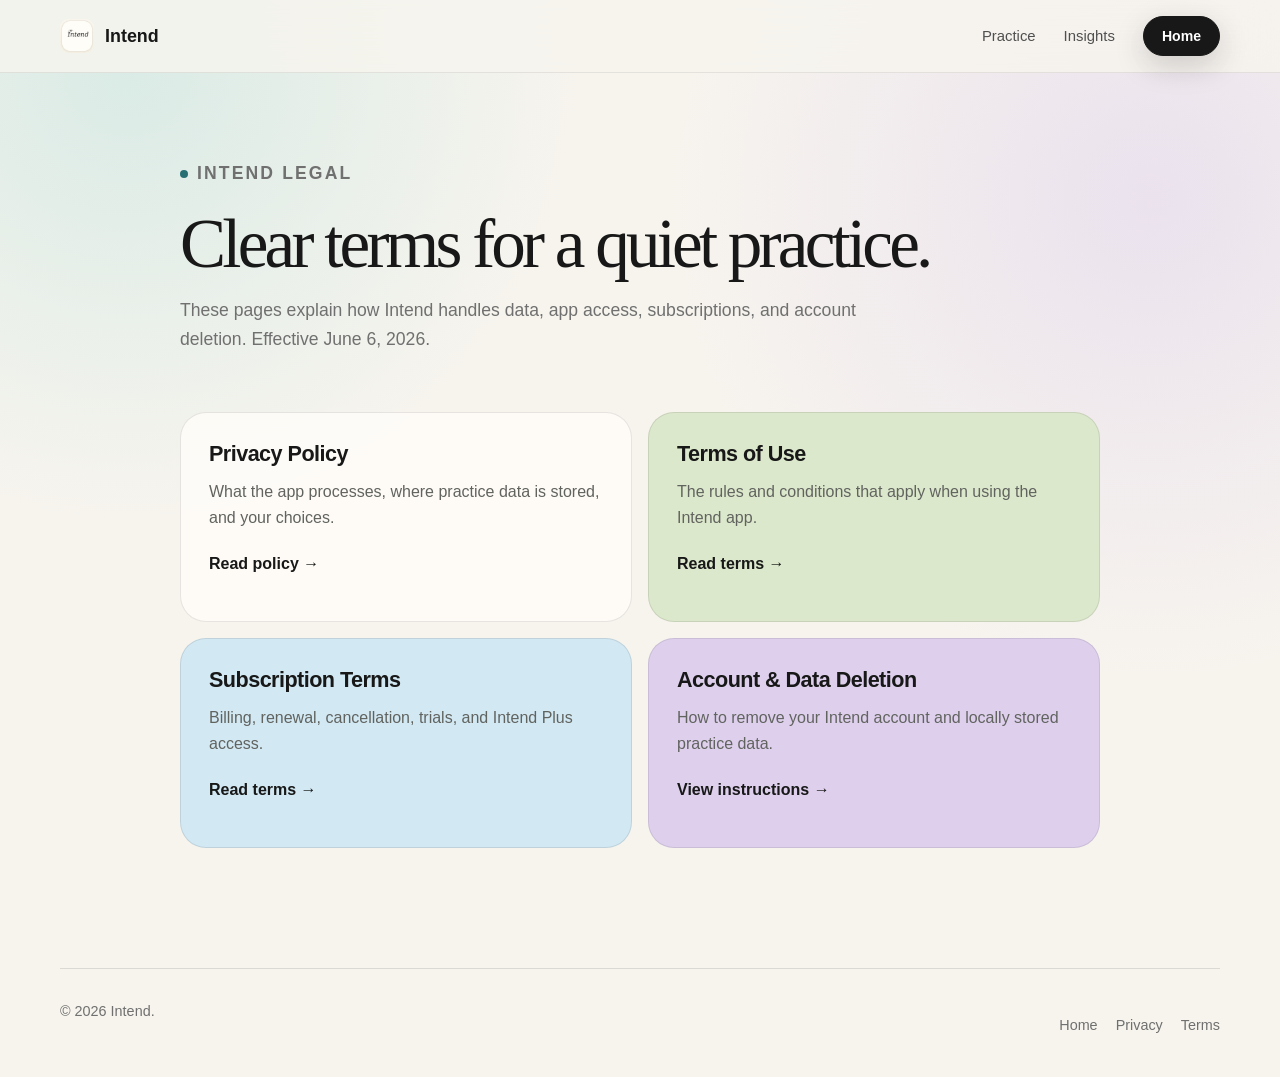
==== legal/index.html @ af3d035d "Create Intend public website" ====
<!doctype html>
<html lang="en">
  <head>
    <meta charset="utf-8">
    <meta name="viewport" content="width=device-width, initial-scale=1">
    <title>Legal — Intend</title>
    <meta name="description" content="Legal policies and account information for Intend.">
    <meta name="theme-color" content="#f7f4ee">
    <link rel="icon" href="../assets/app-icon.png">
    <link rel="stylesheet" href="../assets/styles.css">
  </head>
  <body>
    <header class="site-header">
      <nav class="nav" aria-label="Main navigation">
        <a class="brand" href="../">
          <img src="../assets/app-icon.png" alt="">
          <span>Intend</span>
        </a>
        <div class="nav-links">
          <a href="../#practice">Practice</a>
          <a href="../#insights">Insights</a>
          <a class="button button-small" href="../">Home</a>
        </div>
      </nav>
    </header>
    <main class="legal-shell">
      <section class="legal-hero">
        <p class="eyebrow">Intend legal</p>
        <h1>Clear terms for a quiet practice.</h1>
        <p>
          These pages explain how Intend handles data, app access, subscriptions,
          and account deletion. Effective June 6, 2026.
        </p>
      </section>
      <section class="legal-grid" aria-label="Legal documents">
        <a class="legal-card" href="privacy.html">
          <h2>Privacy Policy</h2>
          <p>What the app processes, where practice data is stored, and your choices.</p>
          <span>Read policy →</span>
        </a>
        <a class="legal-card" href="terms.html">
          <h2>Terms of Use</h2>
          <p>The rules and conditions that apply when using the Intend app.</p>
          <span>Read terms →</span>
        </a>
        <a class="legal-card" href="subscription-terms.html">
          <h2>Subscription Terms</h2>
          <p>Billing, renewal, cancellation, trials, and Intend Plus access.</p>
          <span>Read terms →</span>
        </a>
        <a class="legal-card" href="account-deletion.html">
          <h2>Account & Data Deletion</h2>
          <p>How to remove your Intend account and locally stored practice data.</p>
          <span>View instructions →</span>
        </a>
      </section>
    </main>
    <footer class="site-footer">
      <p>© <span data-year>2026</span> Intend.</p>
      <div class="footer-links">
        <a href="../">Home</a>
        <a href="privacy.html">Privacy</a>
        <a href="terms.html">Terms</a>
      </div>
    </footer>
    <script src="../assets/site.js"></script>
  </body>
</html>
---- assets/styles.css ----
:root {
  --ink: #171817;
  --muted: #6f706f;
  --paper: #f7f4ee;
  --surface: #fffdf9;
  --line: #deded9;
  --sage: #dce8cc;
  --mint: #cee7e2;
  --blue: #d2e8f3;
  --lilac: #ded0ed;
  --sand: #ead2b2;
  --accent: #276f72;
  --shadow: 0 24px 70px rgba(35, 37, 33, 0.1);
  --radius-lg: 38px;
  --radius-md: 26px;
  --content: min(1160px, calc(100% - 40px));
}

* {
  box-sizing: border-box;
}

html {
  scroll-behavior: smooth;
}

body {
  margin: 0;
  color: var(--ink);
  background: var(--paper);
  font-family: Inter, ui-sans-serif, -apple-system, BlinkMacSystemFont, "Segoe UI",
    sans-serif;
  -webkit-font-smoothing: antialiased;
}

body::before {
  position: fixed;
  inset: 0;
  z-index: -2;
  content: "";
  pointer-events: none;
  background:
    radial-gradient(circle at 10% 8%, rgba(206, 231, 226, 0.7), transparent 28rem),
    radial-gradient(circle at 90% 22%, rgba(222, 208, 237, 0.5), transparent 30rem),
    var(--paper);
}

a {
  color: inherit;
}

img {
  display: block;
  max-width: 100%;
}

.skip-link {
  position: fixed;
  top: 10px;
  left: 10px;
  z-index: 20;
  padding: 10px 16px;
  border-radius: 999px;
  background: var(--ink);
  color: white;
  transform: translateY(-150%);
}

.skip-link:focus {
  transform: translateY(0);
}

.site-header {
  position: sticky;
  top: 0;
  z-index: 10;
  padding: 16px 0;
  background: rgba(247, 244, 238, 0.82);
  border-bottom: 1px solid rgba(23, 24, 23, 0.08);
  backdrop-filter: blur(18px);
}

.nav {
  width: var(--content);
  margin: 0 auto;
  display: flex;
  align-items: center;
  justify-content: space-between;
  gap: 28px;
}

.brand {
  display: inline-flex;
  align-items: center;
  gap: 11px;
  font-size: 1.12rem;
  font-weight: 750;
  text-decoration: none;
}

.brand img {
  width: 34px;
  height: 34px;
  border-radius: 9px;
}

.nav-links {
  display: flex;
  align-items: center;
  gap: 28px;
  color: #4f504f;
  font-size: 0.93rem;
}

.nav-links a {
  text-decoration: none;
}

.nav-links a:hover,
.text-link:hover {
  color: var(--accent);
}

.button,
.button-secondary {
  display: inline-flex;
  align-items: center;
  justify-content: center;
  min-height: 50px;
  padding: 0 24px;
  border: 1px solid var(--ink);
  border-radius: 999px;
  font-weight: 700;
  text-decoration: none;
  transition: transform 180ms ease, box-shadow 180ms ease;
}

.button {
  background: var(--ink);
  color: white;
  box-shadow: 0 10px 30px rgba(23, 24, 23, 0.18);
}

.button-secondary {
  background: rgba(255, 255, 255, 0.55);
}

.button:hover,
.button-secondary:hover {
  transform: translateY(-2px);
}

.button-small {
  min-height: 40px;
  padding: 0 18px;
  font-size: 0.88rem;
}

.hero,
.section,
.cta,
.site-footer,
.legal-shell {
  width: var(--content);
  margin-inline: auto;
}

.hero {
  min-height: 820px;
  display: grid;
  grid-template-columns: minmax(0, 1.08fr) minmax(350px, 0.92fr);
  align-items: center;
  gap: clamp(40px, 7vw, 100px);
  padding: 82px 0 90px;
}

.eyebrow {
  display: inline-flex;
  align-items: center;
  gap: 9px;
  margin: 0 0 22px;
  color: #5f625d;
  font-size: 0.78rem;
  font-weight: 800;
  letter-spacing: 0.12em;
  text-transform: uppercase;
}

.eyebrow::before {
  width: 8px;
  height: 8px;
  border-radius: 50%;
  background: var(--accent);
  content: "";
}

h1,
h2,
h3,
p {
  margin-top: 0;
}

h1 {
  max-width: 760px;
  margin-bottom: 24px;
  font-family: Georgia, "Times New Roman", serif;
  font-size: clamp(4rem, 7.3vw, 7.4rem);
  font-weight: 400;
  letter-spacing: -0.065em;
  line-height: 0.9;
}

h1 em {
  color: var(--accent);
  font-weight: 400;
}

.hero-copy {
  max-width: 590px;
  margin-bottom: 34px;
  color: #555754;
  font-size: clamp(1.06rem, 1.7vw, 1.3rem);
  line-height: 1.65;
}

.hero-actions {
  display: flex;
  align-items: center;
  flex-wrap: wrap;
  gap: 14px;
}

.release-note {
  margin: 18px 0 0;
  color: var(--muted);
  font-size: 0.84rem;
}

.phone-stage {
  position: relative;
  min-height: 680px;
  display: grid;
  place-items: center;
}

.phone-stage::before {
  position: absolute;
  width: 92%;
  aspect-ratio: 1;
  border-radius: 50%;
  background: linear-gradient(145deg, var(--sage), var(--mint) 45%, var(--blue));
  content: "";
  filter: saturate(0.8);
}

.phone {
  position: relative;
  width: min(350px, 82vw);
  height: 690px;
  overflow: hidden;
  border: 9px solid #171817;
  border-radius: 52px;
  background: #171817;
  box-shadow: var(--shadow);
  transform: rotate(3deg);
}

.phone::before {
  position: absolute;
  top: 10px;
  left: 50%;
  z-index: 2;
  width: 94px;
  height: 24px;
  border-radius: 999px;
  background: #171817;
  content: "";
  transform: translateX(-50%);
}

.phone img {
  width: 100%;
  height: 100%;
  object-fit: cover;
  object-position: top;
}

.floating-note {
  position: absolute;
  right: -10px;
  bottom: 85px;
  max-width: 220px;
  padding: 18px 20px;
  border: 1px solid rgba(23, 24, 23, 0.1);
  border-radius: 22px;
  background: rgba(255, 253, 249, 0.9);
  box-shadow: 0 16px 50px rgba(35, 37, 33, 0.12);
  font-family: Georgia, "Times New Roman", serif;
  font-size: 1.03rem;
  line-height: 1.35;
  backdrop-filter: blur(14px);
}

.section {
  padding: 110px 0;
}

.section-heading {
  max-width: 720px;
  margin-bottom: 54px;
}

.section-heading h2,
.cta h2,
.legal-hero h1 {
  margin-bottom: 18px;
  font-family: Georgia, "Times New Roman", serif;
  font-size: clamp(2.8rem, 5.4vw, 5.3rem);
  font-weight: 400;
  letter-spacing: -0.055em;
  line-height: 0.98;
}

.section-heading p,
.cta p {
  max-width: 620px;
  color: var(--muted);
  font-size: 1.1rem;
  line-height: 1.65;
}

.steps {
  display: grid;
  grid-template-columns: repeat(3, 1fr);
  gap: 18px;
}

.step {
  min-height: 330px;
  padding: 30px;
  border: 1px solid rgba(23, 24, 23, 0.09);
  border-radius: var(--radius-lg);
}

.step:nth-child(1) {
  background: var(--surface);
}

.step:nth-child(2) {
  background: var(--mint);
}

.step:nth-child(3) {
  background: var(--lilac);
}

.step-number {
  display: grid;
  width: 46px;
  height: 46px;
  margin-bottom: 90px;
  place-items: center;
  border: 1px solid rgba(23, 24, 23, 0.2);
  border-radius: 50%;
  font-weight: 800;
}

.step h3,
.feature-copy h3,
.legal-card h2 {
  margin-bottom: 12px;
  font-size: 1.35rem;
  letter-spacing: -0.025em;
}

.step p,
.feature-copy p,
.legal-card p {
  margin-bottom: 0;
  color: #61635f;
  line-height: 1.62;
}

.feature-row {
  display: grid;
  grid-template-columns: minmax(320px, 0.9fr) minmax(0, 1.1fr);
  align-items: center;
  gap: clamp(50px, 8vw, 110px);
  padding: 80px 0;
  border-top: 1px solid rgba(23, 24, 23, 0.12);
}

.feature-row.reverse .feature-visual {
  order: 2;
}

.feature-visual {
  position: relative;
  min-height: 590px;
  display: grid;
  place-items: center;
  overflow: hidden;
  border-radius: 48px;
  background: var(--sage);
}

.feature-row:nth-of-type(3) .feature-visual {
  background: var(--blue);
}

.screen-card {
  width: 310px;
  height: 560px;
  overflow: hidden;
  border: 7px solid #20211f;
  border-radius: 42px;
  box-shadow: 0 25px 70px rgba(35, 37, 33, 0.2);
}

.screen-card img {
  width: 100%;
  height: 100%;
  object-fit: cover;
  object-position: top;
}

.feature-copy .eyebrow {
  margin-bottom: 15px;
}

.feature-copy h3 {
  max-width: 580px;
  font-family: Georgia, "Times New Roman", serif;
  font-size: clamp(2.4rem, 4vw, 4.1rem);
  font-weight: 400;
  letter-spacing: -0.05em;
  line-height: 1;
}

.feature-copy p {
  max-width: 580px;
  font-size: 1.08rem;
}

.feature-list {
  display: grid;
  grid-template-columns: repeat(2, 1fr);
  gap: 14px;
  margin: 32px 0 0;
  padding: 0;
  list-style: none;
}

.feature-list li {
  padding: 16px 18px;
  border: 1px solid rgba(23, 24, 23, 0.1);
  border-radius: 18px;
  background: rgba(255, 255, 255, 0.45);
  font-weight: 650;
}

.privacy-band {
  padding: 66px;
  display: grid;
  grid-template-columns: 0.9fr 1.1fr;
  gap: 60px;
  border-radius: 48px;
  background: #1b1c1b;
  color: white;
}

.privacy-band h2 {
  margin: 0;
  font-family: Georgia, "Times New Roman", serif;
  font-size: clamp(2.7rem, 4.6vw, 4.8rem);
  font-weight: 400;
  letter-spacing: -0.055em;
  line-height: 0.98;
}

.privacy-band p {
  color: #c8c9c6;
  font-size: 1.08rem;
  line-height: 1.7;
}

.privacy-band a {
  color: white;
  font-weight: 750;
}

.cta {
  margin-top: 100px;
  margin-bottom: 100px;
  padding: clamp(50px, 8vw, 100px);
  border-radius: 52px;
  background:
    linear-gradient(135deg, rgba(255, 255, 255, 0.55), transparent),
    var(--sand);
}

.site-footer {
  padding: 34px 0 44px;
  display: flex;
  align-items: flex-end;
  justify-content: space-between;
  gap: 30px;
  border-top: 1px solid rgba(23, 24, 23, 0.12);
  color: var(--muted);
  font-size: 0.9rem;
}

.footer-links {
  display: flex;
  flex-wrap: wrap;
  justify-content: flex-end;
  gap: 18px;
}

.footer-links a {
  text-decoration: none;
}

.legal-shell {
  max-width: 920px;
  padding: 86px 0 120px;
}

.legal-hero {
  margin-bottom: 58px;
}

.legal-hero h1 {
  max-width: 850px;
}

.legal-hero p {
  max-width: 700px;
  color: var(--muted);
  font-size: 1.1rem;
  line-height: 1.65;
}

.legal-grid {
  display: grid;
  grid-template-columns: repeat(2, 1fr);
  gap: 16px;
}

.legal-card {
  min-height: 210px;
  padding: 28px;
  border: 1px solid rgba(23, 24, 23, 0.1);
  border-radius: var(--radius-md);
  background: rgba(255, 253, 249, 0.8);
  text-decoration: none;
}

.legal-card:nth-child(2) {
  background: var(--sage);
}

.legal-card:nth-child(3) {
  background: var(--blue);
}

.legal-card:nth-child(4) {
  background: var(--lilac);
}

.legal-card span {
  display: inline-block;
  margin-top: 24px;
  font-weight: 750;
}

.legal-document {
  font-family: Georgia, "Times New Roman", serif;
}

.legal-document .updated {
  margin-bottom: 40px;
  color: var(--muted);
  font-family: Inter, ui-sans-serif, sans-serif;
  font-size: 0.9rem;
}

.legal-document h2 {
  margin: 48px 0 14px;
  font-family: Inter, ui-sans-serif, sans-serif;
  font-size: 1.2rem;
  letter-spacing: -0.02em;
}

.legal-document p,
.legal-document li {
  color: #3e403d;
  font-size: 1.06rem;
  line-height: 1.8;
}

.legal-document li + li {
  margin-top: 8px;
}

.legal-document a {
  color: #175f63;
  overflow-wrap: anywhere;
}

.back-link {
  display: inline-block;
  margin-bottom: 38px;
  color: var(--muted);
  font-size: 0.92rem;
  font-weight: 700;
  text-decoration: none;
}

.error-page {
  min-height: 70vh;
  display: grid;
  place-items: center;
  text-align: center;
}

@media (max-width: 860px) {
  .nav-links a:not(.button) {
    display: none;
  }

  .hero {
    min-height: auto;
    grid-template-columns: 1fr;
    padding-top: 70px;
  }

  .hero-content {
    text-align: center;
  }

  .hero-copy {
    margin-inline: auto;
  }

  .hero-actions {
    justify-content: center;
  }

  .phone-stage {
    min-height: 640px;
  }

  .steps,
  .feature-row,
  .privacy-band {
    grid-template-columns: 1fr;
  }

  .step-number {
    margin-bottom: 55px;
  }

  .feature-row.reverse .feature-visual {
    order: 0;
  }

  .privacy-band {
    padding: 48px 36px;
  }
}

@media (max-width: 620px) {
  :root {
    --content: min(1160px, calc(100% - 28px));
    --radius-lg: 28px;
  }

  .site-header {
    padding: 11px 0;
  }

  .nav {
    gap: 12px;
  }

  .nav-links {
    gap: 8px;
  }

  .brand img {
    width: 30px;
    height: 30px;
  }

  h1 {
    font-size: clamp(3.35rem, 16vw, 4.8rem);
  }

  .hero {
    padding: 62px 0 50px;
  }

  .phone-stage {
    min-height: 580px;
  }

  .phone {
    width: 286px;
    height: 570px;
    border-radius: 44px;
  }

  .floating-note {
    right: 0;
    bottom: 30px;
    max-width: 170px;
    font-size: 0.9rem;
  }

  .section {
    padding: 76px 0;
  }

  .steps,
  .legal-grid,
  .feature-list {
    grid-template-columns: 1fr;
  }

  .step {
    min-height: 260px;
  }

  .feature-row {
    grid-template-columns: 1fr;
    padding: 60px 0;
  }

  .feature-visual {
    min-height: 540px;
    border-radius: 32px;
  }

  .screen-card {
    width: 276px;
    height: 500px;
  }

  .privacy-band {
    padding: 42px 25px;
    border-radius: 32px;
  }

  .cta {
    margin-top: 50px;
    margin-bottom: 60px;
    border-radius: 34px;
  }

  .site-footer {
    align-items: flex-start;
    flex-direction: column;
  }

  .footer-links {
    justify-content: flex-start;
  }

  .legal-shell {
    padding-top: 55px;
  }
}

@media (prefers-reduced-motion: reduce) {
  html {
    scroll-behavior: auto;
  }

  *,
  *::before,
  *::after {
    transition-duration: 0.01ms !important;
  }
}
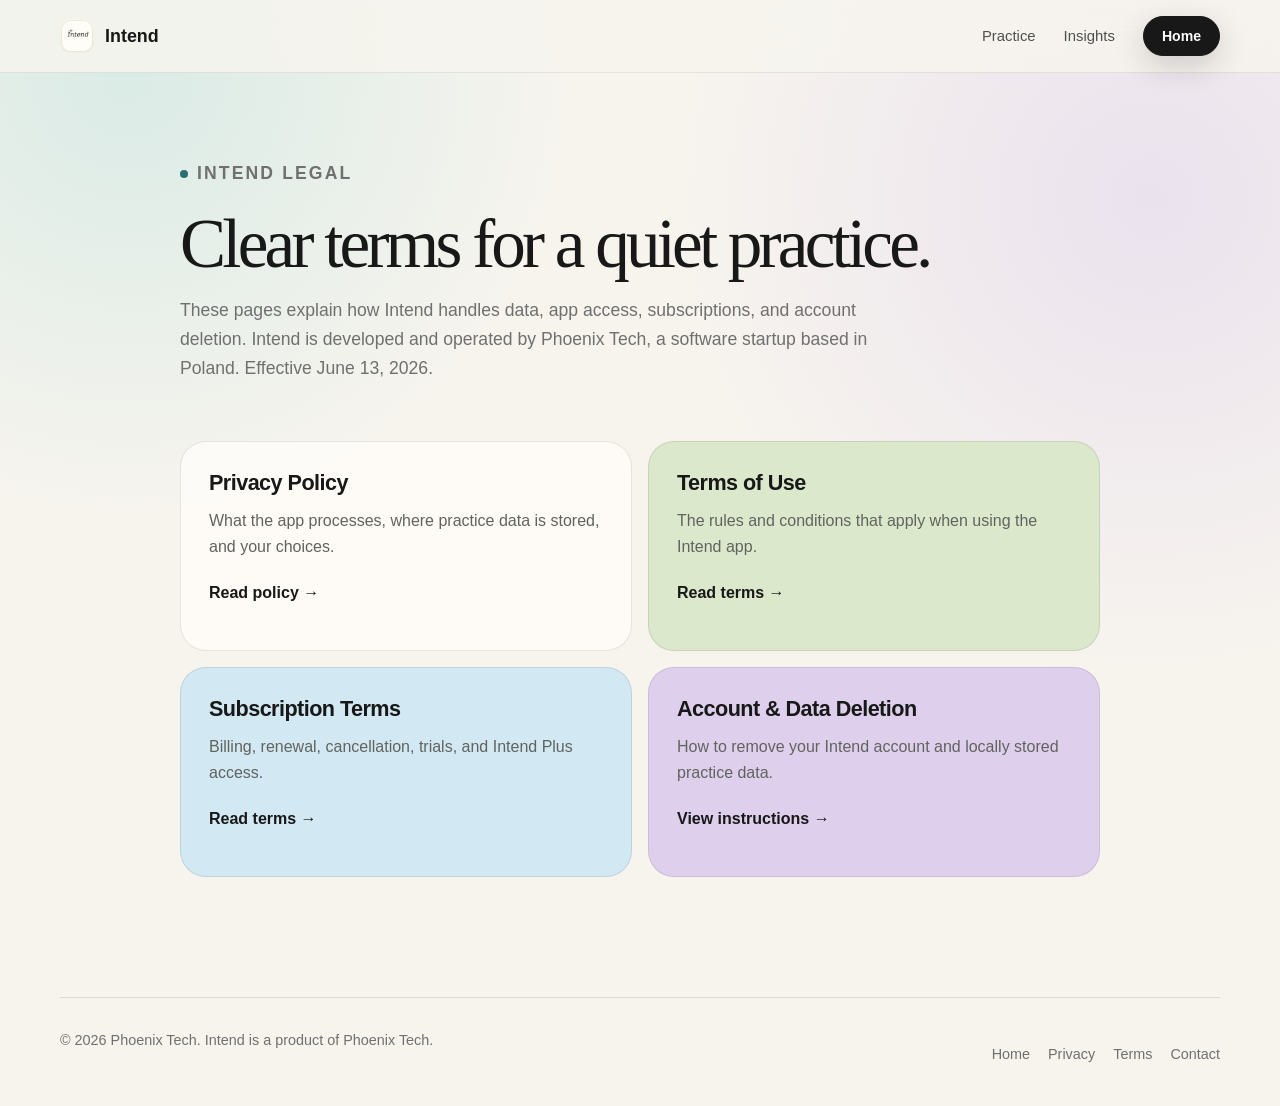
==== commit 57bb91a6: "Align website with Phoenix Tech company profile" ====
--- a/legal/index.html
+++ b/legal/index.html
@@ -29,7 +29,8 @@
         <h1>Clear terms for a quiet practice.</h1>
         <p>
           These pages explain how Intend handles data, app access, subscriptions,
-          and account deletion. Effective June 6, 2026.
+          and account deletion. Intend is developed and operated by Phoenix Tech,
+          a software startup based in Poland. Effective June 13, 2026.
         </p>
       </section>
       <section class="legal-grid" aria-label="Legal documents">
@@ -49,18 +50,19 @@
           <span>Read terms →</span>
         </a>
         <a class="legal-card" href="account-deletion.html">
-          <h2>Account & Data Deletion</h2>
+          <h2>Account &amp; Data Deletion</h2>
           <p>How to remove your Intend account and locally stored practice data.</p>
           <span>View instructions →</span>
         </a>
       </section>
     </main>
     <footer class="site-footer">
-      <p>© <span data-year>2026</span> Intend.</p>
+      <p>© <span data-year>2026</span> Phoenix Tech. Intend is a product of Phoenix Tech.</p>
       <div class="footer-links">
         <a href="../">Home</a>
         <a href="privacy.html">Privacy</a>
         <a href="terms.html">Terms</a>
+        <a href="mailto:valentyn@intendmobile.com">Contact</a>
       </div>
     </footer>
     <script src="../assets/site.js"></script>
--- a/assets/styles.css
+++ b/assets/styles.css
@@ -460,7 +460,8 @@
   font-weight: 650;
 }
 
-.privacy-band {
+.privacy-band,
+.company-band {
   padding: 66px;
   display: grid;
   grid-template-columns: 0.9fr 1.1fr;
@@ -470,7 +471,8 @@
   color: white;
 }
 
-.privacy-band h2 {
+.privacy-band h2,
+.company-band h2 {
   margin: 0;
   font-family: Georgia, "Times New Roman", serif;
   font-size: clamp(2.7rem, 4.6vw, 4.8rem);
@@ -487,6 +489,27 @@
 
 .privacy-band a {
   color: white;
+  font-weight: 750;
+}
+
+.company-band {
+  border: 1px solid rgba(23, 24, 23, 0.1);
+  background: var(--surface);
+  color: var(--ink);
+}
+
+.company-band .eyebrow {
+  margin-bottom: 16px;
+}
+
+.company-band p {
+  color: #555754;
+  font-size: 1.08rem;
+  line-height: 1.7;
+}
+
+.company-band a {
+  color: var(--accent);
   font-weight: 750;
 }
 
@@ -654,7 +677,8 @@
 
   .steps,
   .feature-row,
-  .privacy-band {
+  .privacy-band,
+  .company-band {
     grid-template-columns: 1fr;
   }
 
@@ -666,7 +690,8 @@
     order: 0;
   }
 
-  .privacy-band {
+  .privacy-band,
+  .company-band {
     padding: 48px 36px;
   }
 }
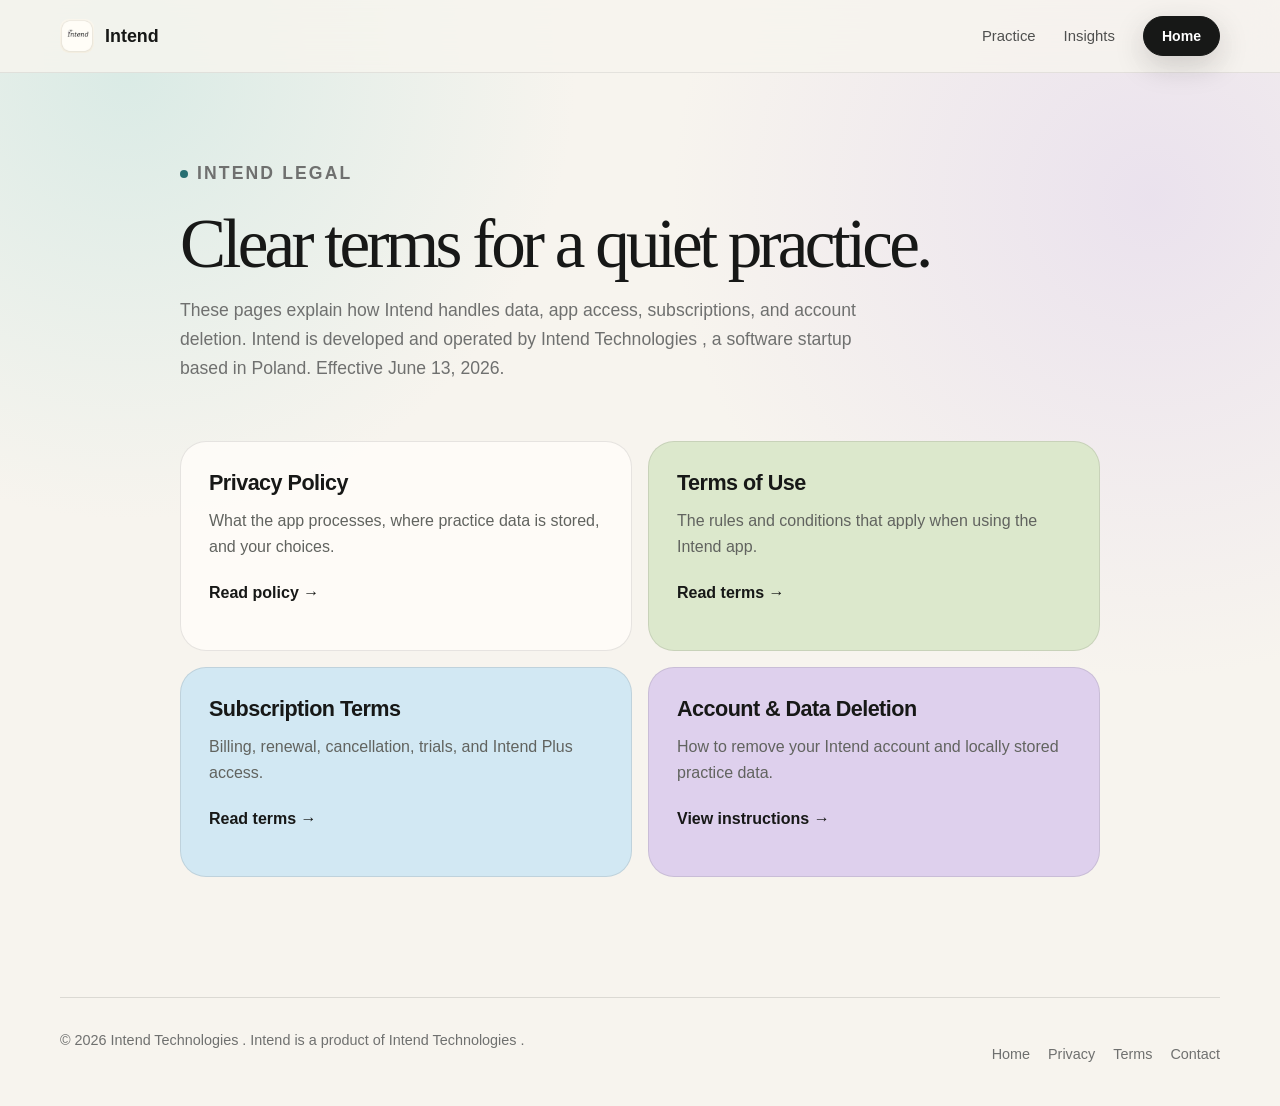
==== commit 8c6c1a73: "Rebrand" ====
--- a/legal/index.html
+++ b/legal/index.html
@@ -29,7 +29,7 @@
         <h1>Clear terms for a quiet practice.</h1>
         <p>
           These pages explain how Intend handles data, app access, subscriptions,
-          and account deletion. Intend is developed and operated by Phoenix Tech,
+          and account deletion. Intend is developed and operated by Intend Technologies ,
           a software startup based in Poland. Effective June 13, 2026.
         </p>
       </section>
@@ -57,7 +57,7 @@
       </section>
     </main>
     <footer class="site-footer">
-      <p>© <span data-year>2026</span> Phoenix Tech. Intend is a product of Phoenix Tech.</p>
+      <p>© <span data-year>2026</span> Intend Technologies . Intend is a product of Intend Technologies .</p>
       <div class="footer-links">
         <a href="../">Home</a>
         <a href="privacy.html">Privacy</a>
